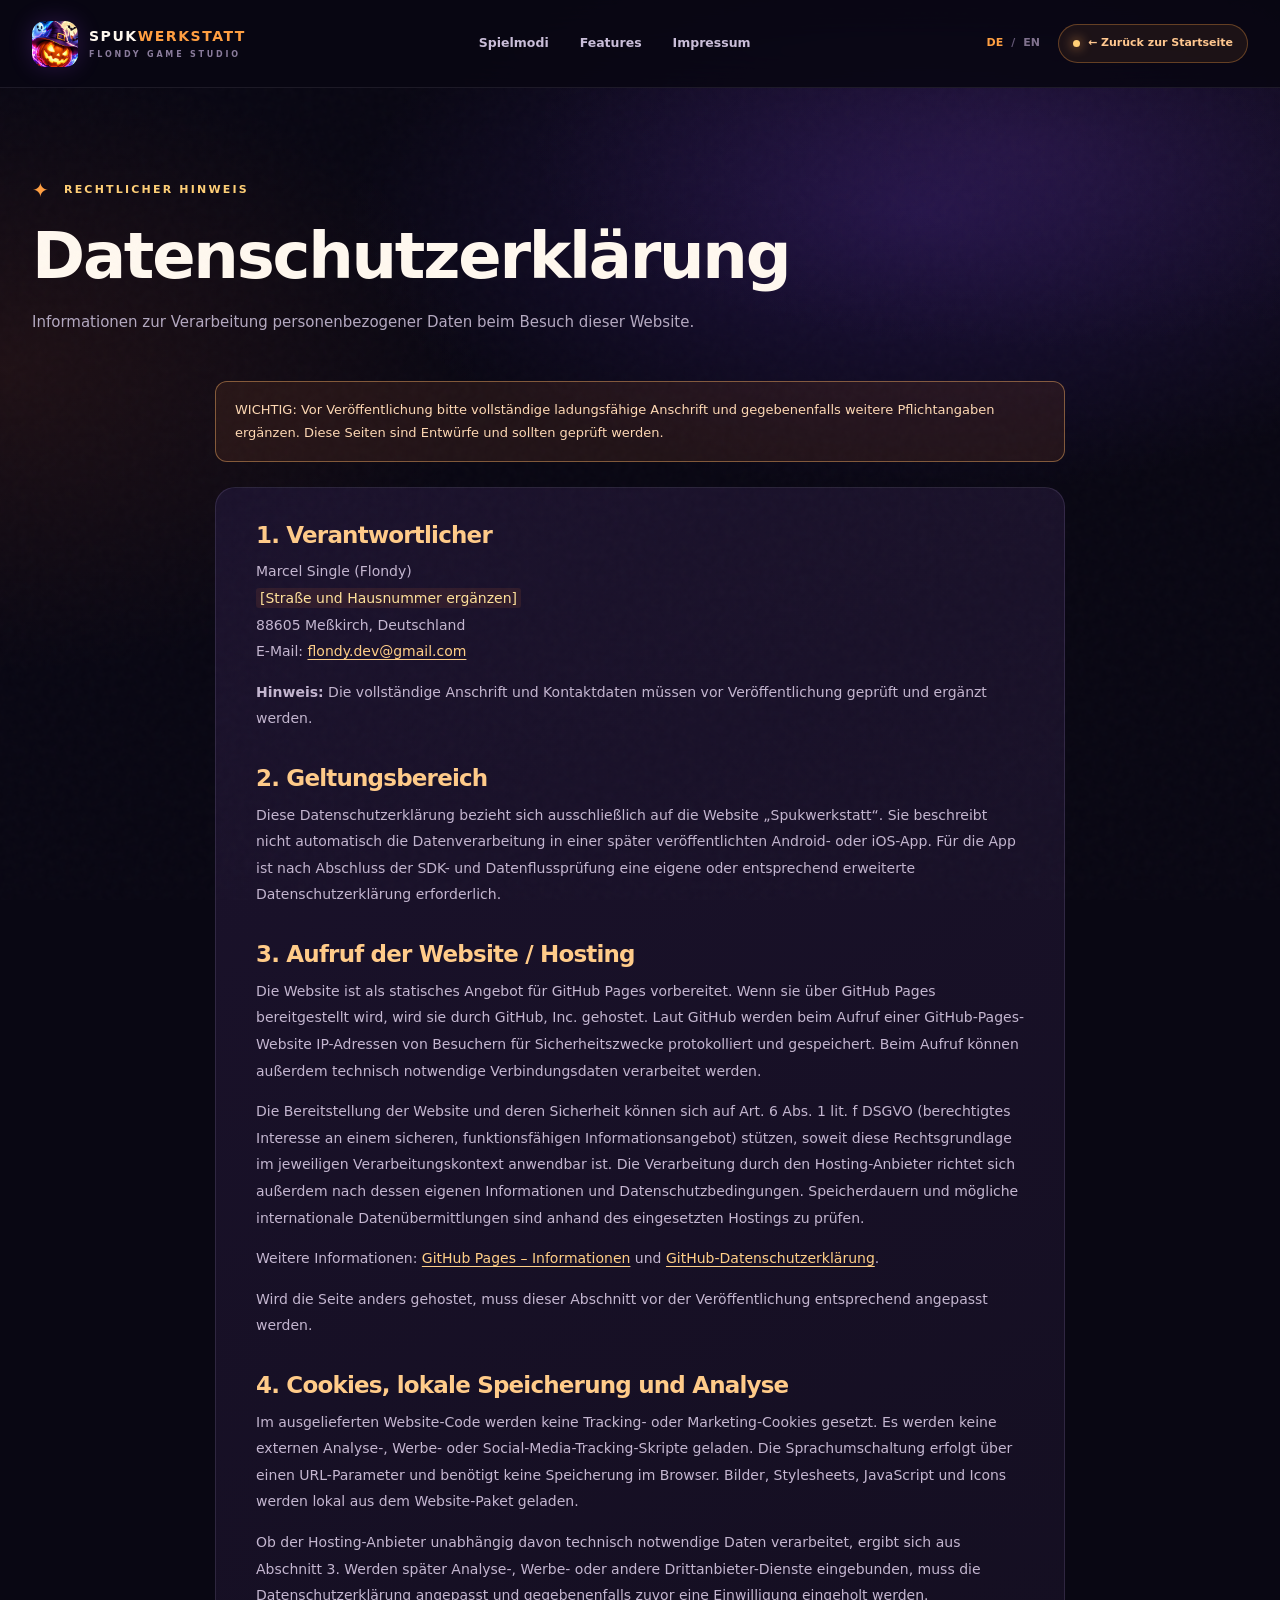
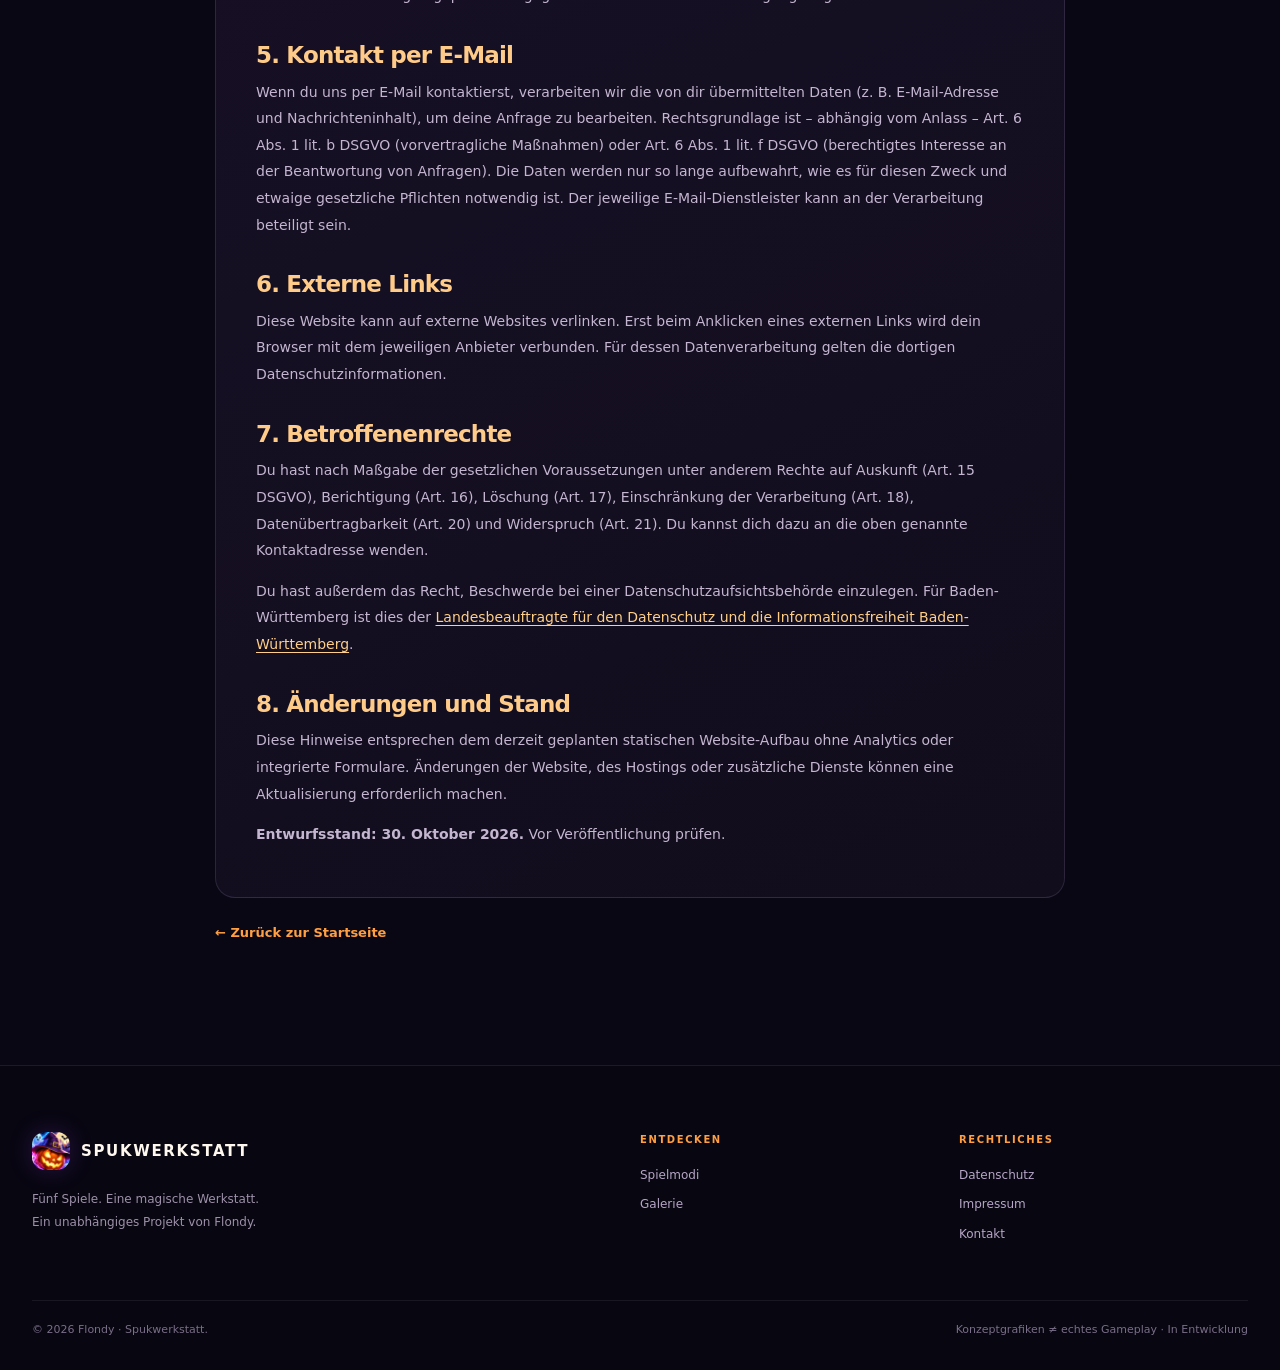
==== datenschutz.html @ 81b57412 "Add files via upload" ====
<!doctype html>
<html lang="de">
<head><meta charset="utf-8"><meta name="viewport" content="width=device-width,initial-scale=1,viewport-fit=cover"><meta name="theme-color" content="#090815"><meta name="robots" content="index,follow"><meta name="description" content="Datenschutzerklärung für die Spukwerkstatt-Website von Flondy."><link rel="icon" href="assets/icons/favicon.png" type="image/png"><link rel="stylesheet" href="styles.css"><script src="app.js" defer></script><title>Datenschutz · Spukwerkstatt</title></head>
<body data-page="privacy"><a href="#main" class="skip" data-i18n="skip">Zum Inhalt springen</a><div class="scroll-line" id="scrollLine"></div><div class="site-noise"></div>
<header class="site-header"><div class="wrap header-inner"><a class="brand" data-home-link href="./"><img src="assets/images/icon.webp" width="46" height="46" alt=""><span class="brand-copy"><strong>SPUK<span>WERKSTATT</span></strong><small>FLONDY GAME STUDIO</small></span></a><nav class="site-nav" id="mainNav"><a data-home-link href="./" data-i18n="navGames">Spielmodi</a><a data-home-link href="./" data-i18n="navFeatures">Features</a><a data-legal-link href="impressum.html" data-i18n="imprint">Impressum</a></nav><div class="header-actions"><div class="lang-toggle"><button type="button" class="lang-btn active" data-lang="de" aria-pressed="true">DE</button><span>/</span><button type="button" class="lang-btn" data-lang="en" aria-pressed="false">EN</button></div><a class="header-cta" data-home-link href="./"><span class="status-dot"></span><span data-i18n="legalBack">← Zurück zur Startseite</span></a><button type="button" class="menu-toggle" id="menuToggle" aria-label="Menü öffnen" aria-controls="mainNav" aria-expanded="false"><span></span><span></span><span></span></button></div></div></header>
<main id="main"><section class="legal-hero"><div class="wrap"><div class="eyebrow"><span class="sparkle">✦</span><span data-i18n="legalNotice">Rechtlicher Hinweis</span></div><h1 data-i18n="privacyTitle">Datenschutzerklärung</h1><p class="legal-intro" data-i18n="privacyLead">Informationen zur Verarbeitung personenbezogener Daten beim Besuch dieser Website.</p></div></section>
<div class="wrap legal-container"><div class="legal-warning" data-i18n="legalDraftNotice">WICHTIG: Vor Veröffentlichung bitte vollständige ladungsfähige Anschrift und gegebenenfalls weitere Pflichtangaben ergänzen. Diese Seiten sind Entwürfe und sollten geprüft werden.</div><article class="legal-card">
<section class="legal-language active" data-lang-section="de">
<h2>1. Verantwortlicher</h2><p>Marcel Single (Flondy)<br><span class="placeholder">[Straße und Hausnummer ergänzen]</span><br>88605 Meßkirch, Deutschland<br>E-Mail: <a href="mailto:flondy.dev@gmail.com">flondy.dev@gmail.com</a></p><p><strong>Hinweis:</strong> Die vollständige Anschrift und Kontaktdaten müssen vor Veröffentlichung geprüft und ergänzt werden.</p>
<h2>2. Geltungsbereich</h2><p>Diese Datenschutzerklärung bezieht sich ausschließlich auf die Website „Spukwerkstatt“. Sie beschreibt nicht automatisch die Datenverarbeitung in einer später veröffentlichten Android- oder iOS-App. Für die App ist nach Abschluss der SDK- und Datenflussprüfung eine eigene oder entsprechend erweiterte Datenschutzerklärung erforderlich.</p>
<h2>3. Aufruf der Website / Hosting</h2><p>Die Website ist als statisches Angebot für GitHub Pages vorbereitet. Wenn sie über GitHub Pages bereitgestellt wird, wird sie durch GitHub, Inc. gehostet. Laut GitHub werden beim Aufruf einer GitHub-Pages-Website IP-Adressen von Besuchern für Sicherheitszwecke protokolliert und gespeichert. Beim Aufruf können außerdem technisch notwendige Verbindungsdaten verarbeitet werden.</p><p>Die Bereitstellung der Website und deren Sicherheit können sich auf Art. 6 Abs. 1 lit. f DSGVO (berechtigtes Interesse an einem sicheren, funktionsfähigen Informationsangebot) stützen, soweit diese Rechtsgrundlage im jeweiligen Verarbeitungskontext anwendbar ist. Die Verarbeitung durch den Hosting-Anbieter richtet sich außerdem nach dessen eigenen Informationen und Datenschutzbedingungen. Speicherdauern und mögliche internationale Datenübermittlungen sind anhand des eingesetzten Hostings zu prüfen.</p><p>Weitere Informationen: <a href="https://docs.github.com/en/pages/getting-started-with-github-pages/what-is-github-pages" rel="noopener noreferrer" target="_blank">GitHub Pages – Informationen</a> und <a href="https://docs.github.com/en/site-policy/privacy-policies/github-general-privacy-statement" rel="noopener noreferrer" target="_blank">GitHub-Datenschutzerklärung</a>.</p><p>Wird die Seite anders gehostet, muss dieser Abschnitt vor der Veröffentlichung entsprechend angepasst werden.</p>
<h2>4. Cookies, lokale Speicherung und Analyse</h2><p>Im ausgelieferten Website-Code werden keine Tracking- oder Marketing-Cookies gesetzt. Es werden keine externen Analyse-, Werbe- oder Social-Media-Tracking-Skripte geladen. Die Sprachumschaltung erfolgt über einen URL-Parameter und benötigt keine Speicherung im Browser. Bilder, Stylesheets, JavaScript und Icons werden lokal aus dem Website-Paket geladen.</p><p>Ob der Hosting-Anbieter unabhängig davon technisch notwendige Daten verarbeitet, ergibt sich aus Abschnitt 3. Werden später Analyse-, Werbe- oder andere Drittanbieter-Dienste eingebunden, muss die Datenschutzerklärung angepasst und gegebenenfalls zuvor eine Einwilligung eingeholt werden.</p>
<h2>5. Kontakt per E-Mail</h2><p>Wenn du uns per E-Mail kontaktierst, verarbeiten wir die von dir übermittelten Daten (z. B. E-Mail-Adresse und Nachrichteninhalt), um deine Anfrage zu bearbeiten. Rechtsgrundlage ist – abhängig vom Anlass – Art. 6 Abs. 1 lit. b DSGVO (vorvertragliche Maßnahmen) oder Art. 6 Abs. 1 lit. f DSGVO (berechtigtes Interesse an der Beantwortung von Anfragen). Die Daten werden nur so lange aufbewahrt, wie es für diesen Zweck und etwaige gesetzliche Pflichten notwendig ist. Der jeweilige E-Mail-Dienstleister kann an der Verarbeitung beteiligt sein.</p>
<h2>6. Externe Links</h2><p>Diese Website kann auf externe Websites verlinken. Erst beim Anklicken eines externen Links wird dein Browser mit dem jeweiligen Anbieter verbunden. Für dessen Datenverarbeitung gelten die dortigen Datenschutzinformationen.</p>
<h2>7. Betroffenenrechte</h2><p>Du hast nach Maßgabe der gesetzlichen Voraussetzungen unter anderem Rechte auf Auskunft (Art. 15 DSGVO), Berichtigung (Art. 16), Löschung (Art. 17), Einschränkung der Verarbeitung (Art. 18), Datenübertragbarkeit (Art. 20) und Widerspruch (Art. 21). Du kannst dich dazu an die oben genannte Kontaktadresse wenden.</p><p>Du hast außerdem das Recht, Beschwerde bei einer Datenschutzaufsichtsbehörde einzulegen. Für Baden-Württemberg ist dies der <a href="https://www.baden-wuerttemberg.datenschutz.de/" target="_blank" rel="noopener noreferrer">Landesbeauftragte für den Datenschutz und die Informationsfreiheit Baden-Württemberg</a>.</p>
<h2>8. Änderungen und Stand</h2><p>Diese Hinweise entsprechen dem derzeit geplanten statischen Website-Aufbau ohne Analytics oder integrierte Formulare. Änderungen der Website, des Hostings oder zusätzliche Dienste können eine Aktualisierung erforderlich machen.</p><p><strong>Entwurfsstand: 30. Oktober 2026.</strong> Vor Veröffentlichung prüfen.</p>
</section>
<section class="legal-language" data-lang-section="en" hidden>
<h2>1. Controller</h2><p>Marcel Single (Flondy)<br><span class="placeholder">[Add street and building number]</span><br>88605 Meßkirch, Germany<br>Email: <a href="mailto:flondy.dev@gmail.com">flondy.dev@gmail.com</a></p><p><strong>Note:</strong> The complete serviceable postal address and contact details must be verified before publication.</p>
<h2>2. Scope</h2><p>This privacy policy applies only to the “Spukwerkstatt” website. It does not automatically describe the processing of data by a future Android or iOS app. An app-specific privacy policy, or an appropriate extension of this one, will be required after reviewing integrated SDKs and data flows.</p>
<h2>3. Website access / hosting</h2><p>This static website is prepared for GitHub Pages. If hosted with GitHub Pages, GitHub, Inc. provides the hosting infrastructure. According to GitHub, visitors' IP addresses are logged and stored for security purposes when visiting GitHub Pages. Additional technical connection data may also be processed.</p><p>The provision and security of the website may rely on Article 6(1)(f) GDPR (legitimate interest in providing a secure and functioning website), where this legal basis applies. The hosting provider's own information and privacy policies also apply. Data retention periods and potential international transfers must be checked for the selected hosting provider.</p><p>More information: <a href="https://docs.github.com/en/pages/getting-started-with-github-pages/what-is-github-pages" rel="noopener noreferrer" target="_blank">About GitHub Pages</a> and <a href="https://docs.github.com/en/site-policy/privacy-policies/github-general-privacy-statement" rel="noopener noreferrer" target="_blank">GitHub Privacy Statement</a>.</p><p>If the website is hosted elsewhere, this section must be updated before publication.</p>
<h2>4. Cookies, local storage and analytics</h2><p>The provided website code does not set tracking or marketing cookies. It does not load external analytics, advertising or social media tracking scripts. The language switch uses a URL parameter and does not require browser storage. Images, stylesheets, JavaScript and icons are served from the website package.</p><p>The hosting provider may independently process technical data as described in section 3. Any future analytics or third-party service will require an updated policy and, where applicable, prior consent.</p>
<h2>5. Contact by email</h2><p>If you contact us by email, we process the information you send (such as your email address and message) to respond to your inquiry. Depending on the context, the legal basis may be Article 6(1)(b) GDPR (pre-contractual steps) or Article 6(1)(f) GDPR (legitimate interest in responding to inquiries). Data is retained only as necessary for this purpose and applicable legal obligations. The relevant email service provider may be involved in processing.</p>
<h2>6. External links</h2><p>This website may link to third-party websites. Your browser only connects to them when you follow a link. Their own privacy notices apply.</p>
<h2>7. Your rights</h2><p>Subject to applicable requirements, you may have rights of access (Article 15 GDPR), rectification (Article 16), erasure (Article 17), restriction of processing (Article 18), data portability (Article 20), and objection (Article 21). Contact us using the details above to exercise your rights.</p><p>You may also lodge a complaint with a data protection supervisory authority, including the <a href="https://www.baden-wuerttemberg.datenschutz.de/" target="_blank" rel="noopener noreferrer">Baden-Württemberg Data Protection Authority</a>.</p>
<h2>8. Updates</h2><p>This draft describes the planned static website without analytics or embedded forms. Any changes to hosting, functionality or service providers may require updates.</p><p><strong>Draft dated October 30, 2026.</strong> Review before publishing.</p>
</section>
</article><a class="legal-back" data-home-link href="./" data-i18n="legalBack">← Zurück zur Startseite</a></div></main>
<footer class="site-footer"><div class="wrap footer-top"><div><a data-home-link href="./" class="footer-brand"><img src="assets/images/icon.webp" width="38" height="38" alt=""><strong>SPUKWERKSTATT</strong></a><p data-i18n="footerTagline">Fünf Spiele. Eine magische Werkstatt.<br>Ein unabhängiges Projekt von Flondy.</p></div><div class="footer-links"><strong data-i18n="footerExplore">ENTDECKEN</strong><a data-home-link href="./" data-i18n="navGames">Spielmodi</a><a data-home-link href="./" data-i18n="navGallery">Galerie</a></div><div class="footer-links"><strong data-i18n="footerLegal">RECHTLICHES</strong><a data-legal-link href="datenschutz.html" data-i18n="privacy">Datenschutz</a><a data-legal-link href="impressum.html" data-i18n="imprint">Impressum</a><a href="mailto:flondy.dev@gmail.com" data-i18n="contact">Kontakt</a></div></div><div class="wrap footer-bottom"><span>© <span id="year">2026</span> Flondy · Spukwerkstatt.</span><span data-i18n="footerDisclaimer">Konzeptgrafiken ≠ echtes Gameplay · In Entwicklung</span></div></footer>
</body></html>
---- styles.css ----
:root{color-scheme:dark;--bg:#090713;--bg2:#100a1c;--surface:#161025;--surface2:#1c142d;--line:rgba(199,178,229,.14);--ink:#fff8ef;--muted:#b4a9c1;--orange:#ff9f42;--gold:#ffcf76;--purple:#aa75ff;--cyan:#6fe8ff;--mint:#76f0c5;--red:#ff688a;--radius:22px;--max:1240px}*{box-sizing:border-box}html{scroll-behavior:smooth;scroll-padding-top:90px}body{margin:0;background:var(--bg);color:var(--ink);font:400 16px/1.65 system-ui,-apple-system,"Segoe UI",Roboto,sans-serif;overflow-x:hidden}body::before{content:"";position:absolute;inset:0 0 auto;height:970px;background:radial-gradient(ellipse 54% 35% at 72% 22%,rgba(122,65,255,.19),transparent 83%),radial-gradient(ellipse 42% 35% at 0 38%,rgba(251,113,45,.09),transparent 90%);pointer-events:none;z-index:-1}h1,h2,h3,p{margin-top:0}h1,h2,h3{line-height:1.12;letter-spacing:-.035em}h1,h2{font-weight:840}a{color:inherit;text-decoration:none}button{font:inherit;cursor:pointer}img{max-width:100%;display:block}::selection{background:#b36cff;color:#fff}.wrap{width:min(var(--max),calc(100% - 64px));margin-inline:auto}.skip{position:fixed;left:10px;top:-100px;background:var(--orange);color:#150a0a;padding:10px 15px;z-index:1000}.skip:focus{top:10px}.site-noise{position:fixed;inset:0;pointer-events:none;opacity:.075;z-index:9;background-image:url("data:image/svg+xml,%3Csvg viewBox='0 0 160 160' xmlns='http://www.w3.org/2000/svg'%3E%3Cfilter id='n'%3E%3CfeTurbulence type='fractalNoise' baseFrequency='.75' numOctaves='3' stitchTiles='stitch'/%3E%3C/filter%3E%3Crect width='100%25' height='100%25' filter='url(%23n)' opacity='.3'/%3E%3C/svg%3E")}.scroll-line{position:fixed;top:0;left:0;height:3px;width:0;background:linear-gradient(90deg,var(--orange),var(--purple),var(--cyan));z-index:100}.site-header{height:88px;position:sticky;top:0;z-index:30;background:rgba(9,7,19,.83);border-bottom:1px solid rgba(249,229,255,.085);backdrop-filter:blur(20px);-webkit-backdrop-filter:blur(20px)}.header-inner{height:100%;display:flex;align-items:center;justify-content:space-between;gap:25px}.brand,.footer-brand{display:flex;align-items:center;gap:11px;min-width:0}.brand img,.footer-brand img{object-fit:cover;border-radius:13px;flex-shrink:0;box-shadow:0 0 25px rgba(169,82,255,.2)}.brand-copy{display:flex;flex-direction:column;line-height:1.15}.brand-copy strong,.footer-brand strong{font-size:14px;letter-spacing:.11em;font-weight:900}.brand-copy strong span{color:var(--orange)}.brand-copy small{letter-spacing:.35em;color:#8a7c9c;font-size:8px;margin-top:6px;font-weight:850}.site-nav{display:flex;align-items:center;gap:31px}.site-nav a{color:#c9bdd8;font-size:12.5px;font-weight:750;transition:color .2s}.site-nav a:hover,.site-nav a:focus-visible{color:var(--gold)}.header-actions{display:flex;align-items:center;gap:15px}.lang-toggle{display:flex;align-items:center;gap:5px;font-size:11px;font-weight:850;color:#635775}.lang-btn{background:none;border:0;padding:8px 3px;color:#80718e;font-size:11px;font-weight:850}.lang-btn.active{color:var(--orange)}.header-cta{display:flex;gap:8px;align-items:center;border:1px solid rgba(255,159,66,.32);background:rgba(255,159,66,.08);border-radius:99px;padding:9px 14px;font-size:11px;font-weight:800;color:#ffc78f;white-space:nowrap}.status-dot,.micro-dot{width:7px;height:7px;border-radius:50%;background:var(--gold);box-shadow:0 0 12px #fda552;display:inline-block;flex-shrink:0}.status-dot{animation:breathe 2.5s infinite}.menu-toggle{width:42px;height:42px;background:none;border:1px solid var(--line);border-radius:12px;display:none;align-items:center;justify-content:center;flex-direction:column;gap:5px}.menu-toggle span{width:19px;height:2px;background:var(--ink);transition:transform .2s}.hero{position:relative;padding:98px 0 0;isolation:isolate}.hero-glow{position:absolute;border-radius:50%;filter:blur(75px);pointer-events:none;z-index:-1}.hero-glow-a{width:390px;height:390px;background:rgba(112,56,188,.16);right:8%;top:80px}.hero-glow-b{width:240px;height:260px;background:rgba(245,98,53,.095);left:3%;top:230px}.hero-grid{display:grid;grid-template-columns:1fr 1.06fr;gap:58px;align-items:center;min-height:495px}.eyebrow{display:flex;align-items:center;gap:13px;font-size:11px;letter-spacing:.2em;font-weight:900;color:var(--gold);text-transform:uppercase;margin-bottom:21px}.eyebrow.center{justify-content:center}.sparkle{font-size:20px;color:var(--orange);line-height:1}.eyebrow-line{width:42px;height:1px;background:rgba(255,191,94,.45)}.hero h1{font-size:clamp(47px,5vw,74px);letter-spacing:-.052em;line-height:1.1;margin:0 0 26px;white-space:nowrap}.hero h1 em{font-style:normal;color:var(--orange);background:linear-gradient(115deg,#fff0ad 0%,#ffb65d 30%,#ff8342 70%,#d69bfa 100%);background-clip:text;-webkit-background-clip:text;-webkit-text-fill-color:transparent}.hero-lead{color:#c7b9cf;font-size:17px;line-height:1.85;max-width:490px;margin-bottom:28px}.hero-actions{display:flex;gap:11px;flex-wrap:wrap}.btn{display:inline-flex;align-items:center;justify-content:center;gap:13px;padding:15px 21px;font-size:13px;font-weight:900;line-height:1.3;border-radius:11px;transition:transform .25s,box-shadow .25s,border-color .25s}.btn:hover{transform:translateY(-3px)}.btn-primary{background:linear-gradient(125deg,#ffc068,#f17c3d);color:#200b0d;box-shadow:0 12px 36px rgba(245,115,47,.25)}.btn-primary:hover{box-shadow:0 16px 45px rgba(245,115,47,.45)}.btn-secondary{border:1px solid rgba(255,235,255,.19);background:rgba(241,231,255,.04);color:var(--ink)}.btn-secondary:hover{border-color:rgba(255,235,255,.4)}.play-triangle{font-size:11px;color:var(--purple)}.micro-note{display:flex;align-items:center;gap:11px;color:#998da7;font-size:11px;margin-top:25px}.hero-visual{position:relative;min-width:0}.hero-art-frame{position:relative;border-radius:22px;overflow:hidden;box-shadow:0 30px 90px rgba(0,0,0,.45),0 0 60px rgba(114,65,201,.15);border:1px solid rgba(255,194,114,.3);transform:rotate(1deg);transition:transform .6s}.hero-art-frame:hover{transform:rotate(0deg) scale(1.015)}.hero-art-frame img{width:100%;height:auto;aspect-ratio:1024/500;object-fit:cover}.hero-art-frame::after{content:"";position:absolute;inset:0;border-radius:inherit;box-shadow:inset 0 0 70px rgba(4,3,18,.15);pointer-events:none}.hero-art-shine{position:absolute;inset:-100% 70% -100% -30%;transform:rotate(25deg);background:linear-gradient(90deg,transparent,rgba(255,255,255,.045),transparent);animation:shimmer 12s 1s infinite;pointer-events:none}.float-tag{position:absolute;background:rgba(20,13,36,.95);border:1px solid rgba(246,197,122,.24);border-radius:10px;color:#eee3fb;font-size:10px;letter-spacing:.1em;font-weight:850;padding:11px 15px;box-shadow:0 12px 30px #06040dbb;display:flex;align-items:center;gap:10px}.float-tag span:first-child{color:var(--orange);font-size:15px}.float-tag-top{top:-20px;right:5%}.float-tag-bottom{bottom:10px;left:-21px}.hero-visual-caption{text-align:right;color:#81738f;font-size:10px;margin-top:17px}.hero-stats{display:grid;grid-template-columns:repeat(4,1fr);border:1px solid rgba(244,217,255,.1);background:linear-gradient(140deg,rgba(37,24,54,.55),rgba(18,12,30,.6));border-radius:15px;margin-top:75px;margin-bottom:65px;box-shadow:0 15px 60px #0003}.hero-stats>div{text-align:center;display:flex;align-items:center;justify-content:center;flex-direction:column;gap:5px;padding:23px 10px;position:relative}.hero-stats>div:not(:last-child)::after{content:"";position:absolute;right:0;top:22%;height:56%;width:1px;background:var(--line)}.hero-stats b{font-size:39px;line-height:1;color:#ffddb2;letter-spacing:-.065em}.hero-stats span:not(.stat-s){font-size:10px;letter-spacing:.15em;color:#ad9bb9;font-weight:850}.stat-s{font-size:21px;color:var(--orange)}.ticker{overflow:hidden;white-space:nowrap;background:#180f25;border-top:1px solid #ffffff0b;border-bottom:1px solid #ffffff12;transform:rotate(-1deg) scale(1.02);height:43px;display:flex;align-items:center;user-select:none}.ticker-track{display:flex;width:max-content;animation:marquee 55s linear infinite}.ticker-track span{font-size:11px;font-weight:850;color:#b5a4c7;letter-spacing:.23em;padding-right:30px}.section{padding:115px 0;position:relative}.section-head{display:flex;justify-content:space-between;align-items:end;gap:40px;margin-bottom:37px}.section-head h2,.center-heading h2,.story-copy h2,.faq-title h2{font-size:clamp(35px,4vw,54px);margin-bottom:0}.gradient-text{color:var(--orange);background:linear-gradient(130deg,#ffcf85,#ff8949,#be79ff);background-clip:text;-webkit-background-clip:text;-webkit-text-fill-color:transparent}.section-head>p{color:var(--muted);max-width:345px;margin:0 0 4px;font-size:14px}.game-grid{display:grid;grid-template-columns:repeat(3,minmax(0,1fr));gap:22px}.game-card{--accent:var(--purple);background:linear-gradient(170deg,#211631 0%,#120e1e 100%);border-radius:20px;overflow:hidden;border:1px solid rgba(210,188,240,.13);transition:transform .35s,border-color .35s,box-shadow .35s;position:relative}.game-card:hover{transform:translateY(-8px);border-color:color-mix(in srgb,var(--accent) 55%,transparent);box-shadow:0 23px 60px #0007,0 0 35px color-mix(in srgb,var(--accent) 12%,transparent)}.game-card.orange{--accent:var(--orange)}.game-card.cyan{--accent:var(--cyan)}.game-card.mint{--accent:var(--mint)}.game-card.crimson{--accent:var(--red)}.game-image{height:300px;position:relative;overflow:hidden;background:#160a21}.game-image img{height:100%;width:100%;object-fit:cover;object-position:center 34%;transition:transform .6s}.game-card:hover img{transform:scale(1.07)}.game-image::after{content:"";position:absolute;inset:38% 0 0;background:linear-gradient(transparent,#120c1fe8)}.game-number{position:absolute;z-index:1;top:16px;left:17px;padding:5px 10px;border-radius:7px;background:#0e0a16c9;border:1px solid #ffffff2b;font-size:12px;font-weight:900;color:#ffe6c4}.game-art-label{position:absolute;right:11px;bottom:10px;z-index:1;font-size:8px;font-weight:800;letter-spacing:.11em;background:#0a0718d9;color:#f0dfd0;border:1px solid #ffffff25;border-radius:5px;padding:4px 6px}.game-info{padding:23px 23px 21px}.game-genre{color:var(--accent);font-size:10px;letter-spacing:.14em;font-weight:900;margin-bottom:10px}.game-info h3{font-size:25px;margin-bottom:12px}.game-info h3 span{font-size:18px;opacity:.85}.game-info p{color:#b3a5c1;font-size:13px;line-height:1.75;min-height:69px;margin-bottom:18px}.game-footer{border-top:1px solid #ffffff15;display:flex;justify-content:space-between;align-items:center;padding-top:15px;color:#d9ccdf;font-size:11px;font-weight:750}.game-mini-arrow{color:var(--accent);font-size:18px}.feature-section{background:linear-gradient(180deg,#0a0816,#120c1f 44%,#0a0816);border-block:1px solid #ffffff08}.center-heading{text-align:center;max-width:750px;margin:0 auto 50px}.center-heading h2{margin-bottom:19px}.center-heading p{max-width:560px;color:var(--muted);margin:0 auto;font-size:15px}.features-grid{display:grid;grid-template-columns:repeat(3,1fr);gap:16px}.feature-tile{background:linear-gradient(155deg,#1d142e,#110e1d);border:1px solid var(--line);border-radius:18px;padding:29px 27px;transition:transform .3s,border-color .3s}.feature-tile:hover{transform:translateY(-5px);border-color:#9d77c66e}.feature-symbol{font-size:29px;color:#ffc06e;display:inline-flex;align-items:center;justify-content:center;width:49px;height:49px;background:#f6a34a12;border:1px solid #ffa9552b;border-radius:14px;margin-bottom:21px}.feature-tile:nth-child(2) .feature-symbol,.feature-tile:nth-child(5) .feature-symbol{color:var(--purple);background:#a777fe15;border-color:#a777fe39}.feature-tile:nth-child(3) .feature-symbol,.feature-tile:nth-child(6) .feature-symbol{color:var(--cyan);background:#76d9f515;border-color:#76d9f539}.feature-tile h3{font-size:19px;margin-bottom:9px}.feature-tile p{font-size:13px;line-height:1.8;color:#b3a6c0;margin:0}.gallery-section{overflow:hidden}.gallery-slider{display:flex;overflow-x:auto;gap:20px;scroll-snap-type:x mandatory;padding:10px 2px 23px;scrollbar-width:thin;scrollbar-color:#53426e #171022}.screen-card{padding:0;background:none;border:0;text-align:center;color:var(--ink);flex:0 0 220px;scroll-snap-align:start;transition:transform .3s}.screen-card:hover{transform:translateY(-7px)}.phone-frame{position:relative;border:5px solid #30223e;border-radius:27px;overflow:hidden;aspect-ratio:9/16;background:#151024;box-shadow:0 20px 35px #0007,0 0 0 1px #564261;transition:border-color .3s}.screen-card:hover .phone-frame{border-color:#9a619e}.phone-frame img{width:100%;height:100%;object-fit:cover}.screen-watermark{position:absolute;bottom:9px;left:9px;right:9px;font-size:8px;font-weight:900;letter-spacing:.04em;line-height:1.3;border-radius:5px;background:#08071cd9;color:#fff;padding:5px 3px;box-shadow:0 1px 12px #000b}.screen-card strong{display:block;font-size:13px;padding-top:14px}.gallery-controls{display:flex;align-items:center;justify-content:space-between;gap:12px;margin-top:12px}.gallery-note{display:flex;gap:8px;align-items:center;color:#9f92b0;font-size:11px}.gallery-note span:first-child{color:var(--orange)}.slider-buttons{display:flex;gap:9px}.slider-buttons button{background:#25172e;color:#f6dba5;border:1px solid #5f3a55;border-radius:10px;font-size:23px;width:43px;height:40px}.slider-buttons button:hover{background:#3c2043}.story-section{padding-top:65px}.story-grid{display:grid;grid-template-columns:1fr 1fr;align-items:center;gap:70px}.story-image{position:relative;border-radius:25px;overflow:hidden;box-shadow:0 25px 70px #0008;border:1px solid rgba(254,167,93,.2)}.story-image img{height:375px;width:100%;object-fit:cover}.story-stamp{position:absolute;left:18px;bottom:18px;border:1px solid #ffd9ab53;border-radius:10px;background:#1a0f20d9;padding:9px 14px;font-size:10px;font-weight:850;letter-spacing:.13em;color:#ffd8a2}.story-copy h2{margin:0 0 21px}.story-copy p{color:#bcaecb;font-size:14px;line-height:1.9}.story-signature{color:#f7b16f;font-family:Georgia,serif;font-size:30px;font-style:italic}.story-signature span{font-size:16px}.faq-section{background:#0e0a19;border-top:1px solid #ffffff09}.faq-grid{display:grid;grid-template-columns:.8fr 1.2fr;gap:85px}.faq-title p{color:var(--muted);margin-top:24px}.faq-list details{border-bottom:1px solid #ffffff23}.faq-list details:first-child{border-top:1px solid #ffffff23}.faq-list summary{list-style:none;display:flex;justify-content:space-between;align-items:center;gap:12px;padding:22px 0;cursor:pointer;font-weight:760;font-size:15px}.faq-list summary::-webkit-details-marker{display:none}.faq-list summary::after{content:"+";color:var(--orange);font-size:24px;line-height:1}.faq-list details[open] summary::after{content:"−"}.faq-list details p{color:#b7aac6;line-height:1.8;font-size:13px;margin:-3px 0 20px}.download-section{padding:75px 0 90px;background:radial-gradient(ellipse 50% 60% at 75% 50%,rgba(128,66,204,.17),transparent 90%)}.download-inner{border:1px solid rgba(248,162,71,.3);background:linear-gradient(115deg,#201225,#211334 65%,#1b1129);border-radius:24px;display:flex;align-items:center;gap:36px;padding:42px 52px;position:relative;overflow:hidden;box-shadow:0 20px 80px #0008}.download-inner::after{content:"";position:absolute;inset:0 0 0 50%;background:radial-gradient(circle at 90% 25%,#a46aff19,transparent 55%);pointer-events:none}.download-ornament{position:absolute;right:29px;top:-25px;font-size:150px;color:#9568c319;line-height:1}.download-icon{border-radius:25px;border:2px solid #d9a07064;box-shadow:0 10px 30px #0009;flex-shrink:0}.download-copy{position:relative;z-index:1}.download-copy .eyebrow{margin-bottom:12px}.download-copy h2{font-size:clamp(26px,3vw,40px);margin-bottom:12px}.download-copy p{color:#b9a8c7;font-size:13px;max-width:610px}.store-row{display:flex;gap:12px;flex-wrap:wrap;margin-top:22px}.store-pill{border:1px solid #ffffff27;border-radius:12px;display:flex;gap:12px;align-items:center;padding:9px 15px;background:#100b1abf;min-width:160px;opacity:.75}.store-pill>span:first-child{font-size:26px}.store-pill>span:last-child{display:flex;flex-direction:column}.store-pill small{color:#9c8cb0;font-size:9px;letter-spacing:.12em;font-weight:800}.store-pill strong{font-size:17px}.site-footer{border-top:1px solid #ffffff15;background:#080611}.footer-top{display:grid;grid-template-columns:2fr 1fr 1fr;gap:30px;padding:66px 0 55px}.footer-brand strong{font-size:15px}.footer-top p{margin:18px 0 0;color:#9d91a9;font-size:12px;line-height:1.9}.footer-links{display:flex;flex-direction:column;gap:10px}.footer-links strong{letter-spacing:.16em;font-size:10px;color:var(--orange);margin-bottom:7px}.footer-links a{font-size:12px;color:#b6a6c7;width:max-content}.footer-links a:hover{color:#f7cc89}.footer-bottom{display:flex;align-items:center;gap:20px;border-top:1px solid #ffffff12;padding:20px 0 31px;font-size:11px;color:#796e88}.footer-bottom span:nth-child(2){margin-left:auto}.back-top{display:flex;align-items:center;justify-content:center;font-size:19px;border:1px solid #ffffff25;width:31px;height:31px;border-radius:7px;color:#dbb382}.lightbox{max-width:min(96vw,700px);max-height:93vh;background:#0c0915;padding:35px 40px 36px;border:1px solid #cba0e65c;border-radius:18px;overflow:hidden;box-shadow:0 30px 120px #000d}.lightbox::backdrop{background:rgba(0,0,0,.85);backdrop-filter:blur(7px)}.lightbox img{height:min(76vh,730px);width:auto;max-width:100%;object-fit:contain;margin:auto;border-radius:12px}.lightbox-close,.lightbox-prev,.lightbox-next{position:absolute;z-index:2;border:1px solid #ffffff25;background:#1c1329e5;color:white;border-radius:99px;display:flex;align-items:center;justify-content:center}.lightbox-close{right:10px;top:10px;width:35px;height:35px;font-size:24px}.lightbox-prev,.lightbox-next{top:50%;transform:translateY(-50%);width:35px;height:45px;font-size:36px}.lightbox-prev{left:3px}.lightbox-next{right:3px}.lightbox-caption{text-align:center;font-size:11px;letter-spacing:.11em;color:#d3b8d9;margin-top:11px}.reveal{opacity:0;transform:translateY(25px);transition:opacity .7s ease,transform .7s ease;transition-delay:var(--delay,0ms)}.reveal.visible{opacity:1;transform:translateY(0)}
/* legal / shared pages */
.legal-hero{padding:92px 0 32px;background:radial-gradient(ellipse 45% 80% at 80% 20%,#763baf25,transparent 86%)}.legal-hero h1{font-size:clamp(38px,5vw,65px);margin:0 0 17px}.legal-intro{max-width:770px;color:var(--muted);font-size:15px}.legal-container{max-width:850px;padding-bottom:120px}.legal-card{border:1px solid var(--line);background:linear-gradient(155deg,#1b122c,#110d1c);border-radius:20px;padding:35px 40px}.legal-card h2{font-size:23px;margin:34px 0 10px;color:#ffcb89}.legal-card h2:first-child{margin-top:0}.legal-card h3{font-size:18px;margin:20px 0 8px;color:#f6e8fc}.legal-card p,.legal-card li{font-size:14px;line-height:1.9;color:#c4b6d0}.legal-card a{color:#ffcf87;text-decoration:underline;text-underline-offset:3px;overflow-wrap:anywhere}.legal-card ul{padding-left:23px}.legal-warning{margin:0 0 25px;background:#46261f67;border:1px solid #f8af6373;border-radius:12px;color:#ffd9b4;padding:17px 19px;font-size:13px;line-height:1.7}.placeholder{color:#ffe19a;background:#a04f302a;border-radius:3px;padding:2px 4px}.legal-language{display:none}.legal-language.active{display:block}.legal-back{display:inline-flex;gap:8px;color:var(--orange);font-size:13px;font-weight:700;margin-top:24px}.legal-back:hover{text-decoration:underline}
@keyframes shimmer{0%,75%,100%{transform:translateX(-150%) rotate(25deg)}90%{transform:translateX(460%) rotate(25deg)}}@keyframes breathe{0%,100%{opacity:1;box-shadow:0 0 10px #e9a44d}50%{opacity:.6;box-shadow:0 0 2px #e9a44d}}@keyframes marquee{to{transform:translateX(-50%)}}
@media(max-width:1100px){.site-nav{gap:17px}.header-cta{display:none}.hero-grid{gap:30px}.hero h1{font-size:clamp(43px,5vw,61px)}.story-grid{gap:40px}.game-info h3{font-size:21px}}
@media(max-width:880px){.site-nav{display:none;position:absolute;top:88px;left:0;right:0;background:#120c20;border-bottom:1px solid #ffffff25;box-shadow:0 18px 30px #0008;padding:17px 6%;flex-direction:column;align-items:stretch;gap:0}.site-nav.open{display:flex}.site-nav a{padding:13px 0;border-bottom:1px solid #ffffff0a}.menu-toggle{display:flex}.hero{padding-top:65px}.hero-grid{grid-template-columns:1fr}.hero-copy{text-align:center}.hero-copy .eyebrow{justify-content:center}.hero-lead{margin-inline:auto}.hero-actions{justify-content:center}.micro-note{justify-content:center}.hero h1{white-space:normal;font-size:clamp(47px,8vw,72px)}.hero-visual{max-width:690px;margin:15px auto 0}.hero-stats{margin-top:65px}.game-grid{grid-template-columns:repeat(2,minmax(0,1fr))}.features-grid{grid-template-columns:repeat(2,1fr)}.story-grid{grid-template-columns:1fr}.story-image img{height:320px}.faq-grid{grid-template-columns:1fr;gap:30px}.download-inner{padding:35px}.section{padding:85px 0}}
@media(max-width:600px){.wrap{width:min(100% - 34px,var(--max))}.site-header{height:75px}.site-nav{top:75px}.brand-copy strong{font-size:11px;letter-spacing:.065em}.brand-copy small{font-size:7px;letter-spacing:.2em}.brand img{width:41px;height:41px}.header-actions{gap:9px}.hero{padding-top:58px}.hero h1{font-size:clamp(42px,10.2vw,58px)}.hero-lead{font-size:15px}.hero-actions .btn{flex:1;min-width:153px;padding:14px 12px;font-size:12px}.hero-art-frame{border-radius:14px}.float-tag{font-size:8px;padding:8px 9px}.float-tag-top{right:0;top:-16px}.float-tag-bottom{bottom:-12px;left:5px}.hero-stats{margin-top:65px;margin-bottom:42px;grid-template-columns:repeat(2,1fr)}.hero-stats>div:nth-child(2)::after{display:none}.hero-stats>div{padding:18px 8px}.hero-stats b{font-size:30px}.hero-stats span:not(.stat-s){font-size:9px}.hero-stats>div:nth-child(-n+2){border-bottom:1px solid #ffffff12}.ticker{height:35px}.ticker-track span{font-size:9px}.section-head{display:block}.section-head h2,.center-heading h2,.story-copy h2,.faq-title h2{font-size:clamp(31px,8.3vw,43px)}.section-head>p{margin-top:18px;font-size:13px}.game-grid{grid-template-columns:1fr;gap:17px}.game-image{height:320px}.game-info{padding:22px}.game-info p{min-height:auto}.features-grid{grid-template-columns:1fr}.feature-tile{padding:23px}.screen-card{flex-basis:200px}.gallery-controls{align-items:flex-end}.gallery-note{max-width:230px;line-height:1.45}.story-image img{height:260px}.download-inner{flex-direction:column;text-align:center;gap:23px}.download-icon{width:108px;height:108px}.download-copy .eyebrow{justify-content:center}.store-row{justify-content:center}.footer-top{grid-template-columns:1fr 1fr;padding:45px 0 35px}.footer-top>div:first-child{grid-column:1/-1}.footer-bottom{flex-wrap:wrap}.footer-bottom span:nth-child(2){margin-left:0}.back-top{margin-left:auto}.legal-hero{padding:66px 0 27px}.legal-card{padding:24px 21px}.legal-card h2{font-size:20px}.legal-card p,.legal-card li{font-size:13px}.lightbox{padding:35px 30px 30px}.lightbox-prev{left:0}.lightbox-next{right:0}}
@media(prefers-reduced-motion:reduce){*,*::before,*::after{scroll-behavior:auto!important;animation:none!important;transition-duration:.01ms!important}.reveal{opacity:1;transform:none}}
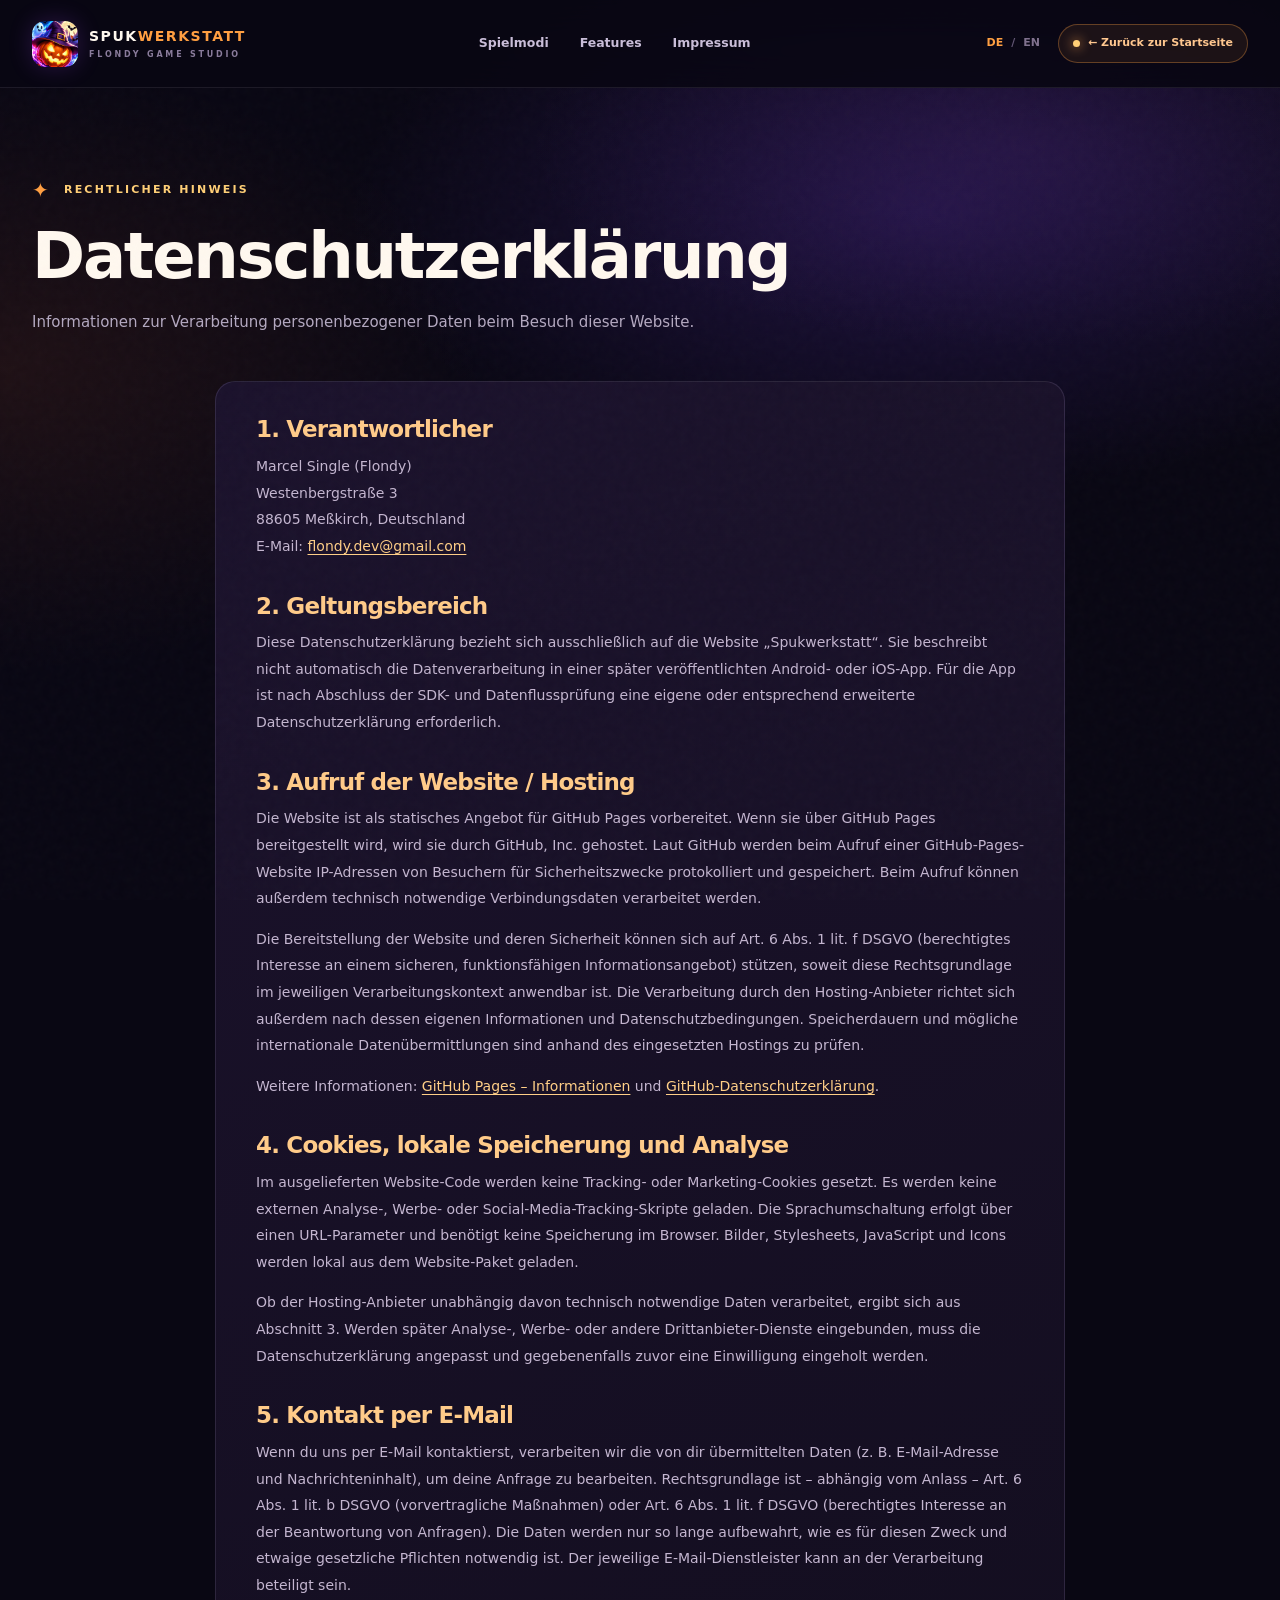
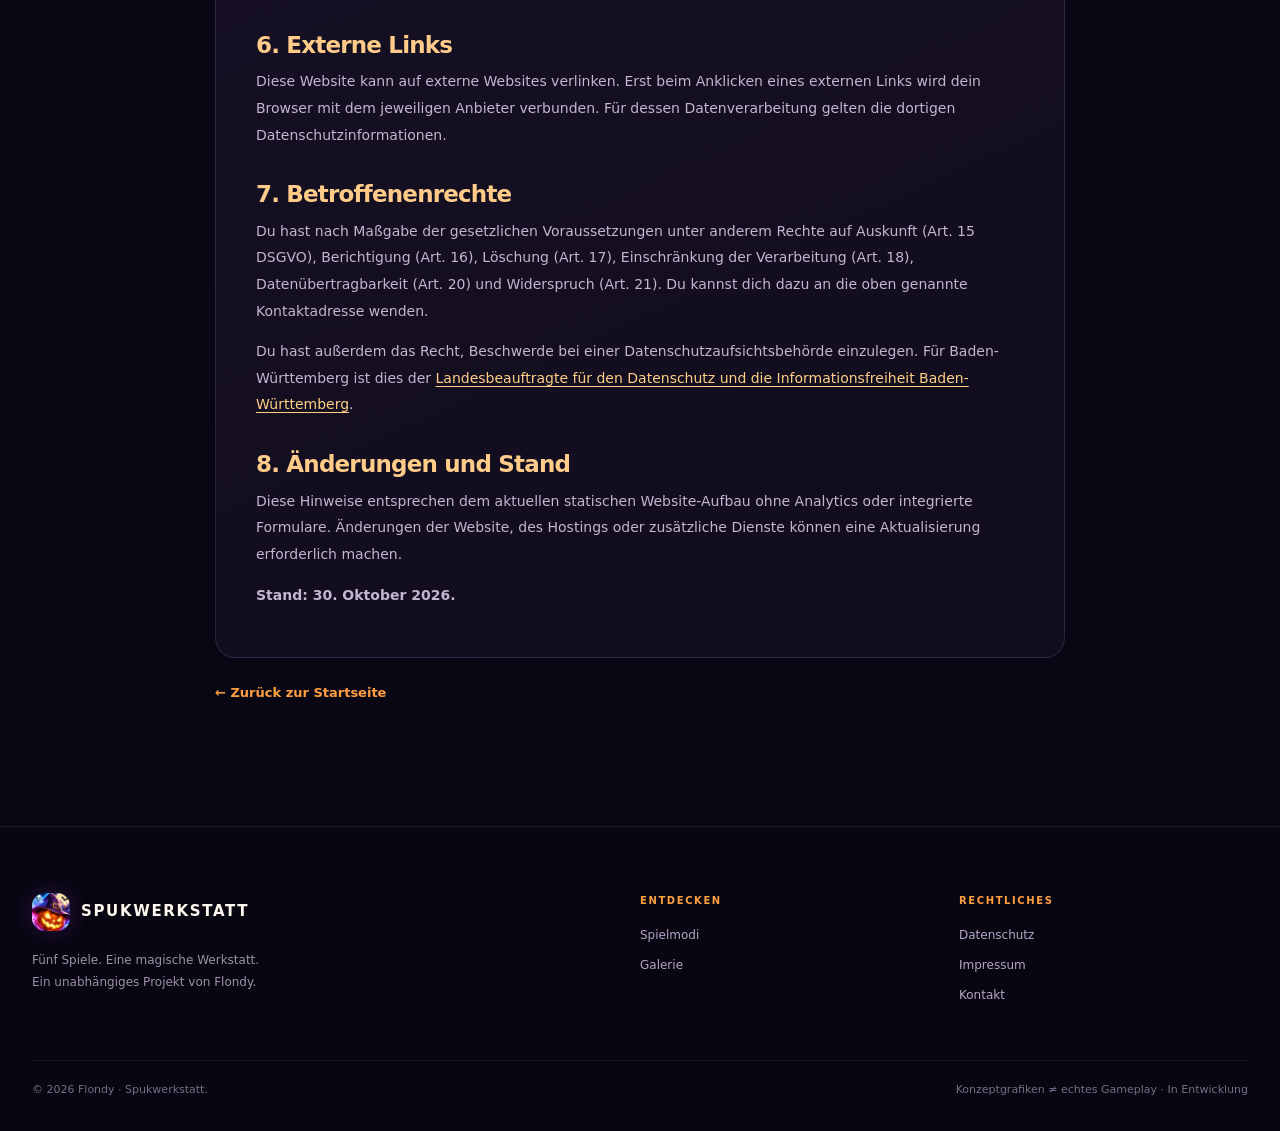
==== commit 610ff9d0: "Anschrift ergänzt, Entwurfshinweise entfernt, Impressum zentral verlinkt, Store-Icon Co-Authored-By:" ====
--- a/datenschutz.html
+++ b/datenschutz.html
@@ -2,29 +2,29 @@
 <html lang="de">
 <head><meta charset="utf-8"><meta name="viewport" content="width=device-width,initial-scale=1,viewport-fit=cover"><meta name="theme-color" content="#090815"><meta name="robots" content="index,follow"><meta name="description" content="Datenschutzerklärung für die Spukwerkstatt-Website von Flondy."><link rel="icon" href="assets/icons/favicon.png" type="image/png"><link rel="stylesheet" href="styles.css"><script src="app.js" defer></script><title>Datenschutz · Spukwerkstatt</title></head>
 <body data-page="privacy"><a href="#main" class="skip" data-i18n="skip">Zum Inhalt springen</a><div class="scroll-line" id="scrollLine"></div><div class="site-noise"></div>
-<header class="site-header"><div class="wrap header-inner"><a class="brand" data-home-link href="./"><img src="assets/images/icon.webp" width="46" height="46" alt=""><span class="brand-copy"><strong>SPUK<span>WERKSTATT</span></strong><small>FLONDY GAME STUDIO</small></span></a><nav class="site-nav" id="mainNav"><a data-home-link href="./" data-i18n="navGames">Spielmodi</a><a data-home-link href="./" data-i18n="navFeatures">Features</a><a data-legal-link href="impressum.html" data-i18n="imprint">Impressum</a></nav><div class="header-actions"><div class="lang-toggle"><button type="button" class="lang-btn active" data-lang="de" aria-pressed="true">DE</button><span>/</span><button type="button" class="lang-btn" data-lang="en" aria-pressed="false">EN</button></div><a class="header-cta" data-home-link href="./"><span class="status-dot"></span><span data-i18n="legalBack">← Zurück zur Startseite</span></a><button type="button" class="menu-toggle" id="menuToggle" aria-label="Menü öffnen" aria-controls="mainNav" aria-expanded="false"><span></span><span></span><span></span></button></div></div></header>
+<header class="site-header"><div class="wrap header-inner"><a class="brand" data-home-link href="./"><img src="assets/images/icon.webp" width="46" height="46" alt=""><span class="brand-copy"><strong>SPUK<span>WERKSTATT</span></strong><small>FLONDY GAME STUDIO</small></span></a><nav class="site-nav" id="mainNav"><a data-home-link href="./" data-i18n="navGames">Spielmodi</a><a data-home-link href="./" data-i18n="navFeatures">Features</a><a href="https://flondy.github.io/app-store/impressum.html" data-i18n="imprint">Impressum</a></nav><div class="header-actions"><div class="lang-toggle"><button type="button" class="lang-btn active" data-lang="de" aria-pressed="true">DE</button><span>/</span><button type="button" class="lang-btn" data-lang="en" aria-pressed="false">EN</button></div><a class="header-cta" data-home-link href="./"><span class="status-dot"></span><span data-i18n="legalBack">← Zurück zur Startseite</span></a><button type="button" class="menu-toggle" id="menuToggle" aria-label="Menü öffnen" aria-controls="mainNav" aria-expanded="false"><span></span><span></span><span></span></button></div></div></header>
 <main id="main"><section class="legal-hero"><div class="wrap"><div class="eyebrow"><span class="sparkle">✦</span><span data-i18n="legalNotice">Rechtlicher Hinweis</span></div><h1 data-i18n="privacyTitle">Datenschutzerklärung</h1><p class="legal-intro" data-i18n="privacyLead">Informationen zur Verarbeitung personenbezogener Daten beim Besuch dieser Website.</p></div></section>
-<div class="wrap legal-container"><div class="legal-warning" data-i18n="legalDraftNotice">WICHTIG: Vor Veröffentlichung bitte vollständige ladungsfähige Anschrift und gegebenenfalls weitere Pflichtangaben ergänzen. Diese Seiten sind Entwürfe und sollten geprüft werden.</div><article class="legal-card">
+<div class="wrap legal-container"><article class="legal-card">
 <section class="legal-language active" data-lang-section="de">
-<h2>1. Verantwortlicher</h2><p>Marcel Single (Flondy)<br><span class="placeholder">[Straße und Hausnummer ergänzen]</span><br>88605 Meßkirch, Deutschland<br>E-Mail: <a href="mailto:flondy.dev@gmail.com">flondy.dev@gmail.com</a></p><p><strong>Hinweis:</strong> Die vollständige Anschrift und Kontaktdaten müssen vor Veröffentlichung geprüft und ergänzt werden.</p>
+<h2>1. Verantwortlicher</h2><p>Marcel Single (Flondy)<br>Westenbergstraße 3<br>88605 Meßkirch, Deutschland<br>E-Mail: <a href="mailto:flondy.dev@gmail.com">flondy.dev@gmail.com</a></p>
 <h2>2. Geltungsbereich</h2><p>Diese Datenschutzerklärung bezieht sich ausschließlich auf die Website „Spukwerkstatt“. Sie beschreibt nicht automatisch die Datenverarbeitung in einer später veröffentlichten Android- oder iOS-App. Für die App ist nach Abschluss der SDK- und Datenflussprüfung eine eigene oder entsprechend erweiterte Datenschutzerklärung erforderlich.</p>
-<h2>3. Aufruf der Website / Hosting</h2><p>Die Website ist als statisches Angebot für GitHub Pages vorbereitet. Wenn sie über GitHub Pages bereitgestellt wird, wird sie durch GitHub, Inc. gehostet. Laut GitHub werden beim Aufruf einer GitHub-Pages-Website IP-Adressen von Besuchern für Sicherheitszwecke protokolliert und gespeichert. Beim Aufruf können außerdem technisch notwendige Verbindungsdaten verarbeitet werden.</p><p>Die Bereitstellung der Website und deren Sicherheit können sich auf Art. 6 Abs. 1 lit. f DSGVO (berechtigtes Interesse an einem sicheren, funktionsfähigen Informationsangebot) stützen, soweit diese Rechtsgrundlage im jeweiligen Verarbeitungskontext anwendbar ist. Die Verarbeitung durch den Hosting-Anbieter richtet sich außerdem nach dessen eigenen Informationen und Datenschutzbedingungen. Speicherdauern und mögliche internationale Datenübermittlungen sind anhand des eingesetzten Hostings zu prüfen.</p><p>Weitere Informationen: <a href="https://docs.github.com/en/pages/getting-started-with-github-pages/what-is-github-pages" rel="noopener noreferrer" target="_blank">GitHub Pages – Informationen</a> und <a href="https://docs.github.com/en/site-policy/privacy-policies/github-general-privacy-statement" rel="noopener noreferrer" target="_blank">GitHub-Datenschutzerklärung</a>.</p><p>Wird die Seite anders gehostet, muss dieser Abschnitt vor der Veröffentlichung entsprechend angepasst werden.</p>
+<h2>3. Aufruf der Website / Hosting</h2><p>Die Website ist als statisches Angebot für GitHub Pages vorbereitet. Wenn sie über GitHub Pages bereitgestellt wird, wird sie durch GitHub, Inc. gehostet. Laut GitHub werden beim Aufruf einer GitHub-Pages-Website IP-Adressen von Besuchern für Sicherheitszwecke protokolliert und gespeichert. Beim Aufruf können außerdem technisch notwendige Verbindungsdaten verarbeitet werden.</p><p>Die Bereitstellung der Website und deren Sicherheit können sich auf Art. 6 Abs. 1 lit. f DSGVO (berechtigtes Interesse an einem sicheren, funktionsfähigen Informationsangebot) stützen, soweit diese Rechtsgrundlage im jeweiligen Verarbeitungskontext anwendbar ist. Die Verarbeitung durch den Hosting-Anbieter richtet sich außerdem nach dessen eigenen Informationen und Datenschutzbedingungen. Speicherdauern und mögliche internationale Datenübermittlungen sind anhand des eingesetzten Hostings zu prüfen.</p><p>Weitere Informationen: <a href="https://docs.github.com/en/pages/getting-started-with-github-pages/what-is-github-pages" rel="noopener noreferrer" target="_blank">GitHub Pages – Informationen</a> und <a href="https://docs.github.com/en/site-policy/privacy-policies/github-general-privacy-statement" rel="noopener noreferrer" target="_blank">GitHub-Datenschutzerklärung</a>.</p>
 <h2>4. Cookies, lokale Speicherung und Analyse</h2><p>Im ausgelieferten Website-Code werden keine Tracking- oder Marketing-Cookies gesetzt. Es werden keine externen Analyse-, Werbe- oder Social-Media-Tracking-Skripte geladen. Die Sprachumschaltung erfolgt über einen URL-Parameter und benötigt keine Speicherung im Browser. Bilder, Stylesheets, JavaScript und Icons werden lokal aus dem Website-Paket geladen.</p><p>Ob der Hosting-Anbieter unabhängig davon technisch notwendige Daten verarbeitet, ergibt sich aus Abschnitt 3. Werden später Analyse-, Werbe- oder andere Drittanbieter-Dienste eingebunden, muss die Datenschutzerklärung angepasst und gegebenenfalls zuvor eine Einwilligung eingeholt werden.</p>
 <h2>5. Kontakt per E-Mail</h2><p>Wenn du uns per E-Mail kontaktierst, verarbeiten wir die von dir übermittelten Daten (z. B. E-Mail-Adresse und Nachrichteninhalt), um deine Anfrage zu bearbeiten. Rechtsgrundlage ist – abhängig vom Anlass – Art. 6 Abs. 1 lit. b DSGVO (vorvertragliche Maßnahmen) oder Art. 6 Abs. 1 lit. f DSGVO (berechtigtes Interesse an der Beantwortung von Anfragen). Die Daten werden nur so lange aufbewahrt, wie es für diesen Zweck und etwaige gesetzliche Pflichten notwendig ist. Der jeweilige E-Mail-Dienstleister kann an der Verarbeitung beteiligt sein.</p>
 <h2>6. Externe Links</h2><p>Diese Website kann auf externe Websites verlinken. Erst beim Anklicken eines externen Links wird dein Browser mit dem jeweiligen Anbieter verbunden. Für dessen Datenverarbeitung gelten die dortigen Datenschutzinformationen.</p>
 <h2>7. Betroffenenrechte</h2><p>Du hast nach Maßgabe der gesetzlichen Voraussetzungen unter anderem Rechte auf Auskunft (Art. 15 DSGVO), Berichtigung (Art. 16), Löschung (Art. 17), Einschränkung der Verarbeitung (Art. 18), Datenübertragbarkeit (Art. 20) und Widerspruch (Art. 21). Du kannst dich dazu an die oben genannte Kontaktadresse wenden.</p><p>Du hast außerdem das Recht, Beschwerde bei einer Datenschutzaufsichtsbehörde einzulegen. Für Baden-Württemberg ist dies der <a href="https://www.baden-wuerttemberg.datenschutz.de/" target="_blank" rel="noopener noreferrer">Landesbeauftragte für den Datenschutz und die Informationsfreiheit Baden-Württemberg</a>.</p>
-<h2>8. Änderungen und Stand</h2><p>Diese Hinweise entsprechen dem derzeit geplanten statischen Website-Aufbau ohne Analytics oder integrierte Formulare. Änderungen der Website, des Hostings oder zusätzliche Dienste können eine Aktualisierung erforderlich machen.</p><p><strong>Entwurfsstand: 30. Oktober 2026.</strong> Vor Veröffentlichung prüfen.</p>
+<h2>8. Änderungen und Stand</h2><p>Diese Hinweise entsprechen dem aktuellen statischen Website-Aufbau ohne Analytics oder integrierte Formulare. Änderungen der Website, des Hostings oder zusätzliche Dienste können eine Aktualisierung erforderlich machen.</p><p><strong>Stand: 30. Oktober 2026.</strong></p>
 </section>
 <section class="legal-language" data-lang-section="en" hidden>
-<h2>1. Controller</h2><p>Marcel Single (Flondy)<br><span class="placeholder">[Add street and building number]</span><br>88605 Meßkirch, Germany<br>Email: <a href="mailto:flondy.dev@gmail.com">flondy.dev@gmail.com</a></p><p><strong>Note:</strong> The complete serviceable postal address and contact details must be verified before publication.</p>
+<h2>1. Controller</h2><p>Marcel Single (Flondy)<br>Westenbergstraße 3<br>88605 Meßkirch, Germany<br>Email: <a href="mailto:flondy.dev@gmail.com">flondy.dev@gmail.com</a></p>
 <h2>2. Scope</h2><p>This privacy policy applies only to the “Spukwerkstatt” website. It does not automatically describe the processing of data by a future Android or iOS app. An app-specific privacy policy, or an appropriate extension of this one, will be required after reviewing integrated SDKs and data flows.</p>
-<h2>3. Website access / hosting</h2><p>This static website is prepared for GitHub Pages. If hosted with GitHub Pages, GitHub, Inc. provides the hosting infrastructure. According to GitHub, visitors' IP addresses are logged and stored for security purposes when visiting GitHub Pages. Additional technical connection data may also be processed.</p><p>The provision and security of the website may rely on Article 6(1)(f) GDPR (legitimate interest in providing a secure and functioning website), where this legal basis applies. The hosting provider's own information and privacy policies also apply. Data retention periods and potential international transfers must be checked for the selected hosting provider.</p><p>More information: <a href="https://docs.github.com/en/pages/getting-started-with-github-pages/what-is-github-pages" rel="noopener noreferrer" target="_blank">About GitHub Pages</a> and <a href="https://docs.github.com/en/site-policy/privacy-policies/github-general-privacy-statement" rel="noopener noreferrer" target="_blank">GitHub Privacy Statement</a>.</p><p>If the website is hosted elsewhere, this section must be updated before publication.</p>
+<h2>3. Website access / hosting</h2><p>This static website is prepared for GitHub Pages. If hosted with GitHub Pages, GitHub, Inc. provides the hosting infrastructure. According to GitHub, visitors' IP addresses are logged and stored for security purposes when visiting GitHub Pages. Additional technical connection data may also be processed.</p><p>The provision and security of the website may rely on Article 6(1)(f) GDPR (legitimate interest in providing a secure and functioning website), where this legal basis applies. The hosting provider's own information and privacy policies also apply. Data retention periods and potential international transfers must be checked for the selected hosting provider.</p><p>More information: <a href="https://docs.github.com/en/pages/getting-started-with-github-pages/what-is-github-pages" rel="noopener noreferrer" target="_blank">About GitHub Pages</a> and <a href="https://docs.github.com/en/site-policy/privacy-policies/github-general-privacy-statement" rel="noopener noreferrer" target="_blank">GitHub Privacy Statement</a>.</p>
 <h2>4. Cookies, local storage and analytics</h2><p>The provided website code does not set tracking or marketing cookies. It does not load external analytics, advertising or social media tracking scripts. The language switch uses a URL parameter and does not require browser storage. Images, stylesheets, JavaScript and icons are served from the website package.</p><p>The hosting provider may independently process technical data as described in section 3. Any future analytics or third-party service will require an updated policy and, where applicable, prior consent.</p>
 <h2>5. Contact by email</h2><p>If you contact us by email, we process the information you send (such as your email address and message) to respond to your inquiry. Depending on the context, the legal basis may be Article 6(1)(b) GDPR (pre-contractual steps) or Article 6(1)(f) GDPR (legitimate interest in responding to inquiries). Data is retained only as necessary for this purpose and applicable legal obligations. The relevant email service provider may be involved in processing.</p>
 <h2>6. External links</h2><p>This website may link to third-party websites. Your browser only connects to them when you follow a link. Their own privacy notices apply.</p>
 <h2>7. Your rights</h2><p>Subject to applicable requirements, you may have rights of access (Article 15 GDPR), rectification (Article 16), erasure (Article 17), restriction of processing (Article 18), data portability (Article 20), and objection (Article 21). Contact us using the details above to exercise your rights.</p><p>You may also lodge a complaint with a data protection supervisory authority, including the <a href="https://www.baden-wuerttemberg.datenschutz.de/" target="_blank" rel="noopener noreferrer">Baden-Württemberg Data Protection Authority</a>.</p>
-<h2>8. Updates</h2><p>This draft describes the planned static website without analytics or embedded forms. Any changes to hosting, functionality or service providers may require updates.</p><p><strong>Draft dated October 30, 2026.</strong> Review before publishing.</p>
+<h2>8. Updates</h2><p>This policy describes the current static website without analytics or embedded forms. Any changes to hosting, functionality or service providers may require updates.</p><p><strong>Last updated: October 30, 2026.</strong></p>
 </section>
 </article><a class="legal-back" data-home-link href="./" data-i18n="legalBack">← Zurück zur Startseite</a></div></main>
-<footer class="site-footer"><div class="wrap footer-top"><div><a data-home-link href="./" class="footer-brand"><img src="assets/images/icon.webp" width="38" height="38" alt=""><strong>SPUKWERKSTATT</strong></a><p data-i18n="footerTagline">Fünf Spiele. Eine magische Werkstatt.<br>Ein unabhängiges Projekt von Flondy.</p></div><div class="footer-links"><strong data-i18n="footerExplore">ENTDECKEN</strong><a data-home-link href="./" data-i18n="navGames">Spielmodi</a><a data-home-link href="./" data-i18n="navGallery">Galerie</a></div><div class="footer-links"><strong data-i18n="footerLegal">RECHTLICHES</strong><a data-legal-link href="datenschutz.html" data-i18n="privacy">Datenschutz</a><a data-legal-link href="impressum.html" data-i18n="imprint">Impressum</a><a href="mailto:flondy.dev@gmail.com" data-i18n="contact">Kontakt</a></div></div><div class="wrap footer-bottom"><span>© <span id="year">2026</span> Flondy · Spukwerkstatt.</span><span data-i18n="footerDisclaimer">Konzeptgrafiken ≠ echtes Gameplay · In Entwicklung</span></div></footer>
+<footer class="site-footer"><div class="wrap footer-top"><div><a data-home-link href="./" class="footer-brand"><img src="assets/images/icon.webp" width="38" height="38" alt=""><strong>SPUKWERKSTATT</strong></a><p data-i18n="footerTagline">Fünf Spiele. Eine magische Werkstatt.<br>Ein unabhängiges Projekt von Flondy.</p></div><div class="footer-links"><strong data-i18n="footerExplore">ENTDECKEN</strong><a data-home-link href="./" data-i18n="navGames">Spielmodi</a><a data-home-link href="./" data-i18n="navGallery">Galerie</a></div><div class="footer-links"><strong data-i18n="footerLegal">RECHTLICHES</strong><a data-legal-link href="datenschutz.html" data-i18n="privacy">Datenschutz</a><a href="https://flondy.github.io/app-store/impressum.html" data-i18n="imprint">Impressum</a><a href="mailto:flondy.dev@gmail.com" data-i18n="contact">Kontakt</a></div></div><div class="wrap footer-bottom"><span>© <span id="year">2026</span> Flondy · Spukwerkstatt.</span><span data-i18n="footerDisclaimer">Konzeptgrafiken ≠ echtes Gameplay · In Entwicklung</span></div></footer>
 </body></html>
